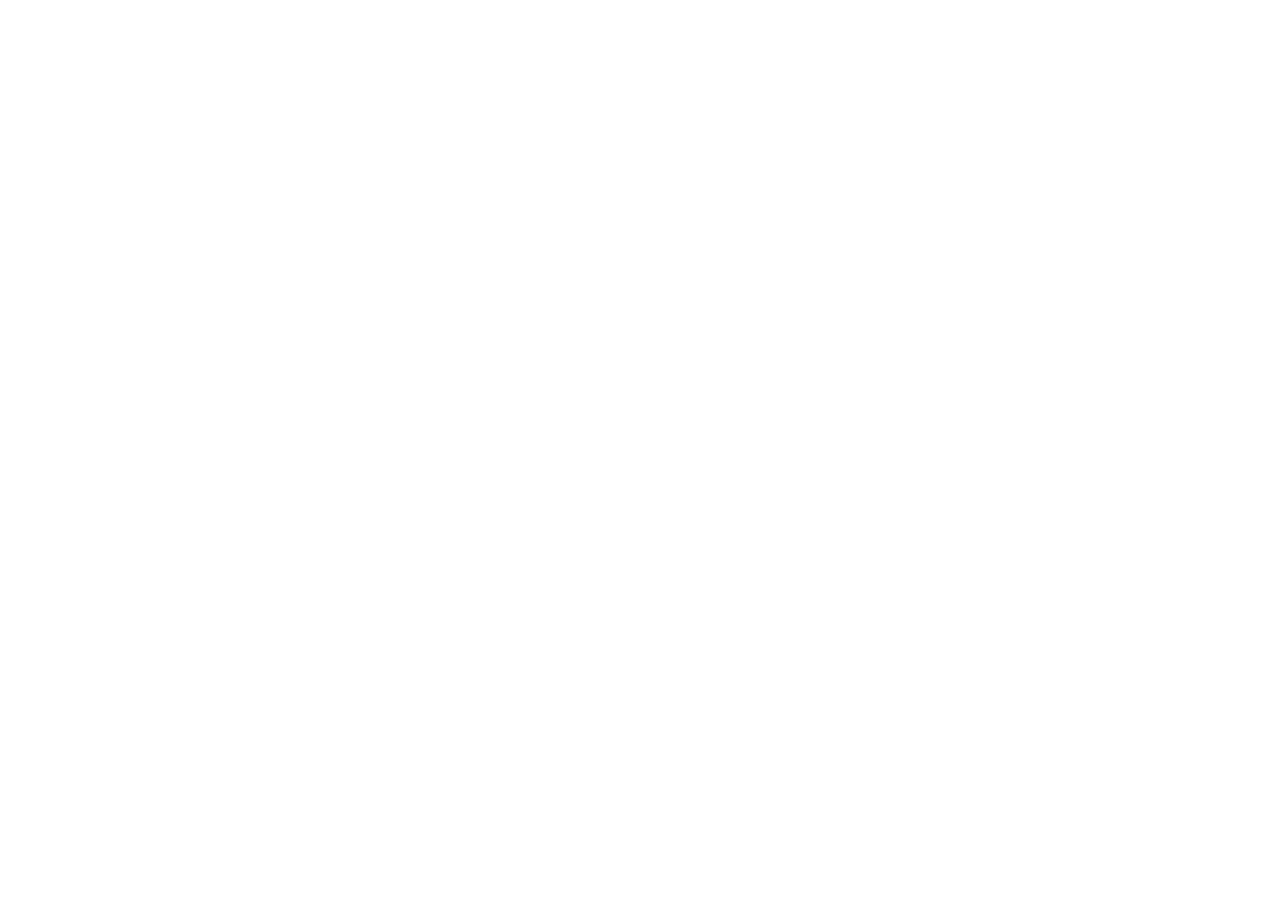
==== index.html @ a688b995 "edited html page" ====
<!DOCTYPE html>
<html lang="en">
<head>
    <meta charset="UTF-8">
    <meta http-equiv="X-UA-Compatible" content="IE=edge">
    <meta name="viewport" content="width=device-width, initial-scale=1.0">
    <link rel="stylesheet" href="style.css">
    <title>DigitalClock</title>
</head>
<body>
    
    <div class="clock">
      
            <div class="hour">
                
            <div class="hr" id="hr"></div>
        </div>
        <div class="min">
            <div class="mn" id="mn"></div>
        </div>
        <div class="sec">
            <div class="sc" id="sc"></div>
        </div>
        
    </div>

<div id="digitalClock">
    <div id="hour"></div>
    <div id="minutes"></div>
    <div id="seconds"></div>
    <div id="ampm"></div>
</div>

<script src="main.js"></script>
</body>
</html>
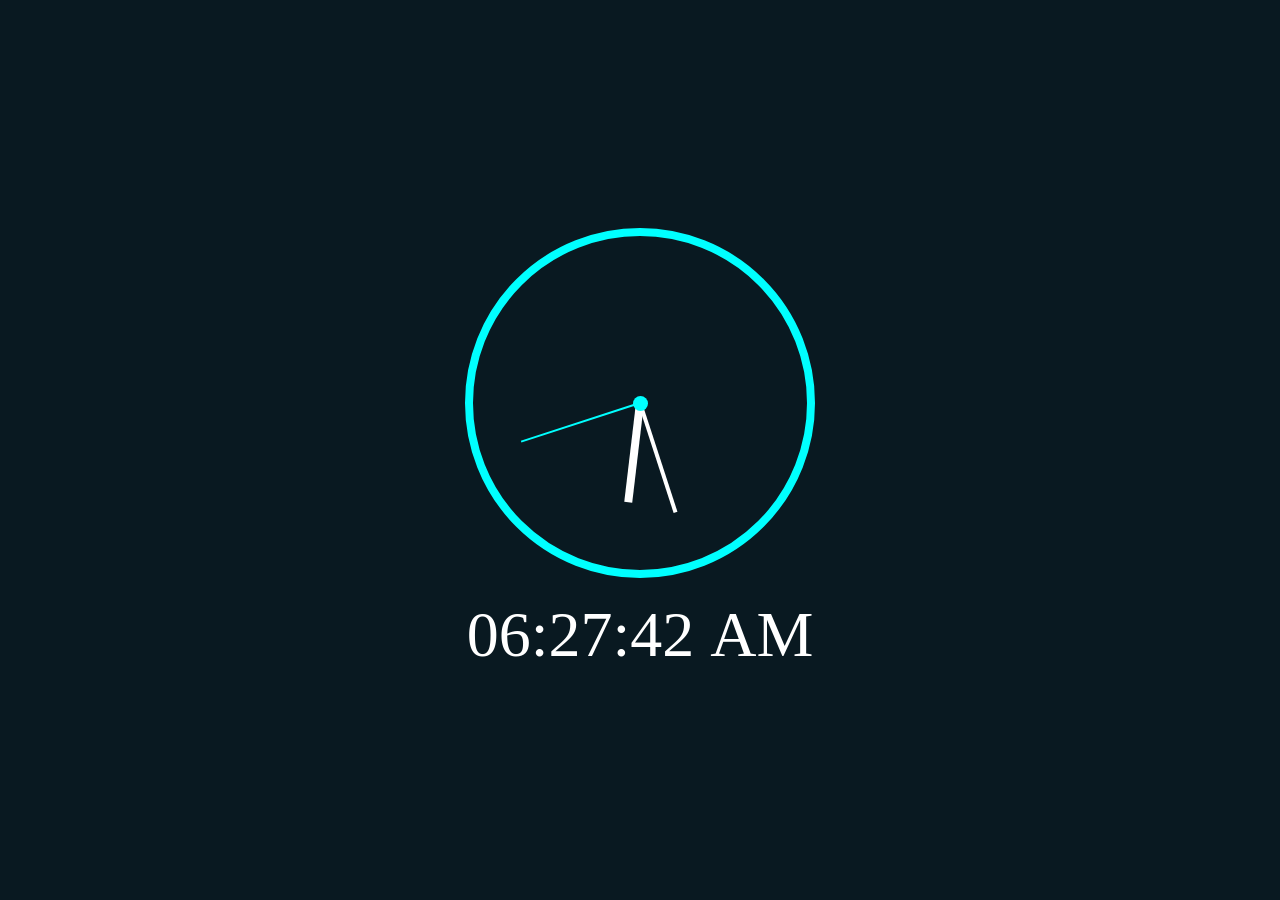
==== commit 43300de7: "edited some changes 🎯" ====
--- a/index.html
+++ b/index.html
@@ -1,18 +1,20 @@
 <!DOCTYPE html>
 <html lang="en">
+
 <head>
     <meta charset="UTF-8">
     <meta http-equiv="X-UA-Compatible" content="IE=edge">
     <meta name="viewport" content="width=device-width, initial-scale=1.0">
-    <link rel="stylesheet" href="style.css">
+    <link rel="stylesheet" href="./DigitalClock/style.css">
     <title>DigitalClock</title>
 </head>
+
 <body>
-    
+
     <div class="clock">
-      
-            <div class="hour">
-                
+
+        <div class="hour">
+
             <div class="hr" id="hr"></div>
         </div>
         <div class="min">
@@ -21,16 +23,17 @@
         <div class="sec">
             <div class="sc" id="sc"></div>
         </div>
-        
+
     </div>
 
-<div id="digitalClock">
-    <div id="hour"></div>
-    <div id="minutes"></div>
-    <div id="seconds"></div>
-    <div id="ampm"></div>
-</div>
+    <div id="digitalClock">
+        <div id="hour"></div>
+        <div id="minutes"></div>
+        <div id="seconds"></div>
+        <div id="ampm"></div>
+    </div>
 
-<script src="main.js"></script>
+    <script src="./DigitalClock/main.js"></script>
 </body>
+
 </html>
--- a/DigitalClock/style.css
+++ b/DigitalClock/style.css
@@ -0,0 +1,95 @@
+*{
+    margin: 0;
+    padding: 0;
+    box-sizing: border-box;
+    font-family: consolas;
+}
+body{
+    display: flex;
+    justify-content: center;
+    align-items: center;
+    flex-direction: column;
+    min-height: 100vh;
+    background: #091921 ;
+}
+
+.clock{
+    width: 350px;
+    height: 350px;
+    display: flex;
+    justify-content: center;
+    align-items: center;
+    border: 8px solid  cyan;
+    border-radius: 50%;
+
+}
+.clock::before{
+    content: '';
+    position: absolute;
+    width: 15px;
+    height: 15px;
+    background:  cyan;
+    
+    z-index: 10000;
+    border-radius: 50%;
+}
+
+.hour,
+.min,
+.sec{
+    position: absolute;
+}
+
+.hour,.hr{
+    width: 200px;
+    height: 200px;
+
+}
+.min ,.mn{
+width: 230px;
+height: 230px;
+
+}
+.sec, .sc{
+    width: 250px;
+    height: 250px;
+}
+.hr, .mn, .sc{
+
+    display: flex;
+    justify-content: center;
+    position: absolute;
+}
+.hr::before{
+    content: '';
+    position: absolute;
+    width: 8px;
+    height: 100px;
+    background:#fff;
+
+
+}
+.mn::before{
+    content: '';
+    position: absolute;
+    width: 4px;
+    height: 110px;
+   background: #fff;
+
+}
+.sc::before{
+    content: '';
+    position: absolute;
+    width: 2px;
+    height: 120px;
+    background:  cyan;
+
+}
+
+#digitalClock{
+    display:flex ;
+    color: #fff;
+    font-size: 4em;
+    margin-top: 20px;
+
+}
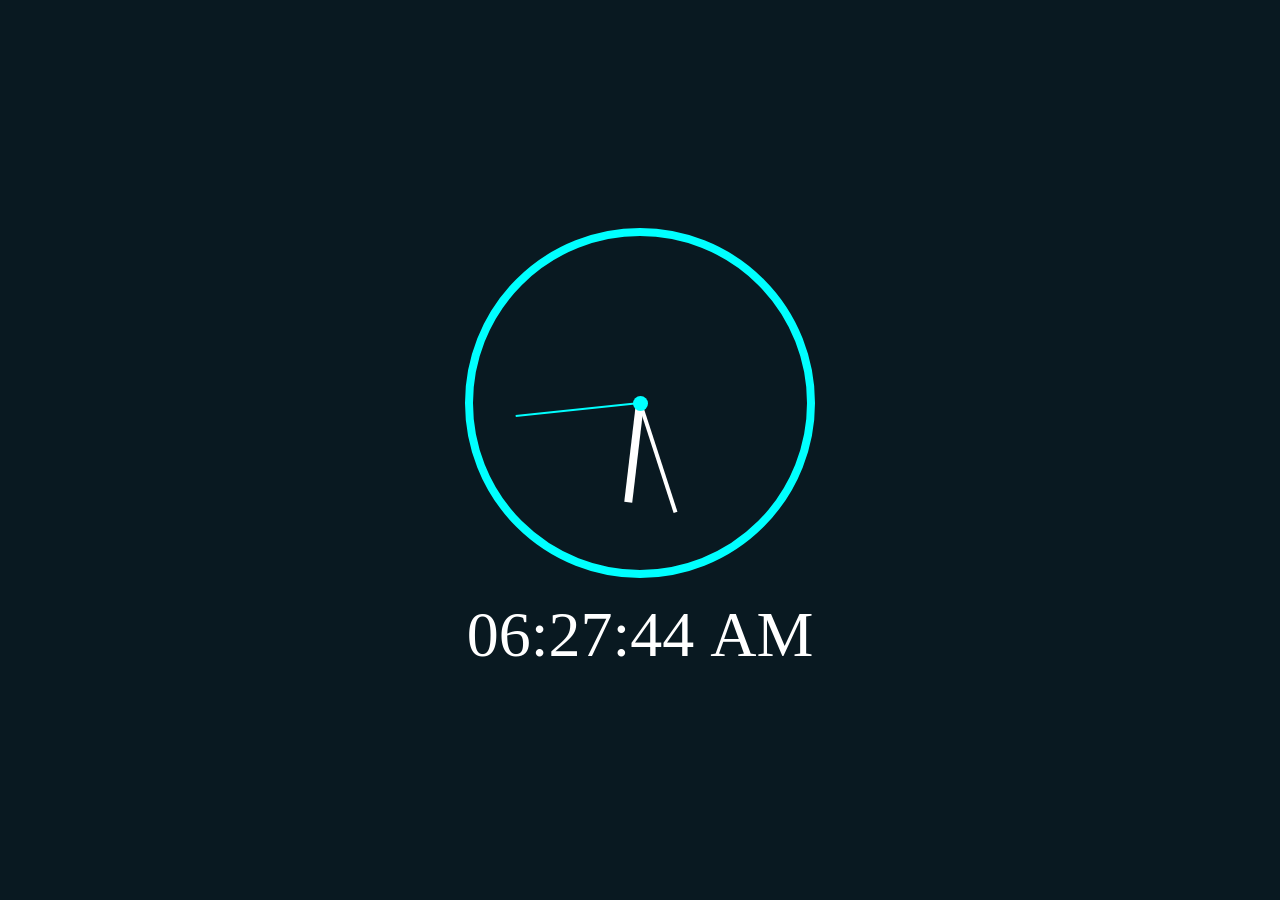
==== commit 6f7bd12c: "Change some file formating 🛠🛠" ====
--- a/index.html
+++ b/index.html
@@ -1,39 +1,33 @@
 <!DOCTYPE html>
 <html lang="en">
+  <head>
+    <meta charset="UTF-8" />
+    <meta http-equiv="X-UA-Compatible" content="IE=edge" />
+    <meta name="viewport" content="width=device-width, initial-scale=1.0" />
+    <link rel="stylesheet" href="./DigitalClock/style.css" />
+    <title>DigitalClock</title>
+  </head>
 
-<head>
-    <meta charset="UTF-8">
-    <meta http-equiv="X-UA-Compatible" content="IE=edge">
-    <meta name="viewport" content="width=device-width, initial-scale=1.0">
-    <link rel="stylesheet" href="./DigitalClock/style.css">
-    <title>DigitalClock</title>
-</head>
-
-<body>
-
+  <body>
     <div class="clock">
-
-        <div class="hour">
-
-            <div class="hr" id="hr"></div>
-        </div>
-        <div class="min">
-            <div class="mn" id="mn"></div>
-        </div>
-        <div class="sec">
-            <div class="sc" id="sc"></div>
-        </div>
-
+      <div class="hour">
+        <div class="hr" id="hr"></div>
+      </div>
+      <div class="min">
+        <div class="mn" id="mn"></div>
+      </div>
+      <div class="sec">
+        <div class="sc" id="sc"></div>
+      </div>
     </div>
 
     <div id="digitalClock">
-        <div id="hour"></div>
-        <div id="minutes"></div>
-        <div id="seconds"></div>
-        <div id="ampm"></div>
+      <div id="hour"></div>
+      <div id="minutes"></div>
+      <div id="seconds"></div>
+      <div id="ampm"></div>
     </div>
 
     <script src="./DigitalClock/main.js"></script>
-</body>
-
-</html>+  </body>
+</html>
--- a/DigitalClock/style.css
+++ b/DigitalClock/style.css
@@ -1,95 +1,91 @@
-*{
-    margin: 0;
-    padding: 0;
-    box-sizing: border-box;
-    font-family: consolas;
+* {
+  margin: 0;
+  padding: 0;
+  box-sizing: border-box;
+  font-family: consolas;
 }
-body{
-    display: flex;
-    justify-content: center;
-    align-items: center;
-    flex-direction: column;
-    min-height: 100vh;
-    background: #091921 ;
+body {
+  display: flex;
+  justify-content: center;
+  align-items: center;
+  flex-direction: column;
+  min-height: 100vh;
+  background: #091921;
 }
 
-.clock{
-    width: 350px;
-    height: 350px;
-    display: flex;
-    justify-content: center;
-    align-items: center;
-    border: 8px solid  cyan;
-    border-radius: 50%;
+.clock {
+  width: 350px;
+  height: 350px;
+  display: flex;
+  justify-content: center;
+  align-items: center;
+  border: 8px solid cyan;
+  border-radius: 50%;
+}
+.clock::before {
+  content: "";
+  position: absolute;
+  width: 15px;
+  height: 15px;
+  background: cyan;
 
-}
-.clock::before{
-    content: '';
-    position: absolute;
-    width: 15px;
-    height: 15px;
-    background:  cyan;
-    
-    z-index: 10000;
-    border-radius: 50%;
+  z-index: 10000;
+  border-radius: 50%;
 }
 
 .hour,
 .min,
-.sec{
-    position: absolute;
+.sec {
+  position: absolute;
 }
 
-.hour,.hr{
-    width: 200px;
-    height: 200px;
-
+.hour,
+.hr {
+  width: 200px;
+  height: 200px;
 }
-.min ,.mn{
-width: 230px;
-height: 230px;
-
+.min,
+.mn {
+  width: 230px;
+  height: 230px;
 }
-.sec, .sc{
-    width: 250px;
-    height: 250px;
+.sec,
+.sc {
+  width: 250px;
+  height: 250px;
 }
-.hr, .mn, .sc{
-
-    display: flex;
-    justify-content: center;
-    position: absolute;
+.hr,
+.mn,
+.sc {
+  display: flex;
+  justify-content: center;
+  position: absolute;
 }
-.hr::before{
-    content: '';
-    position: absolute;
-    width: 8px;
-    height: 100px;
-    background:#fff;
-
-
+.hr::before {
+  content: "";
+  position: absolute;
+  width: 8px;
+  height: 100px;
+  background: #fff;
 }
-.mn::before{
-    content: '';
-    position: absolute;
-    width: 4px;
-    height: 110px;
-   background: #fff;
-
+.mn::before {
+  content: "";
+  position: absolute;
+  width: 4px;
+  height: 110px;
+  background: #fff;
 }
-.sc::before{
-    content: '';
-    position: absolute;
-    width: 2px;
-    height: 120px;
-    background:  cyan;
-
+.sc::before {
+  content: "";
+  position: absolute;
+  width: 2px;
+  height: 120px;
+  background: cyan;
 }
 
-#digitalClock{
-    display:flex ;
-    color: #fff;
-    font-size: 4em;
-    margin-top: 20px;
-
-}+#digitalClock {
+  display: flex;
+  color: #fff;
+  font-size: 4em;
+  margin-top: 20px;
+}
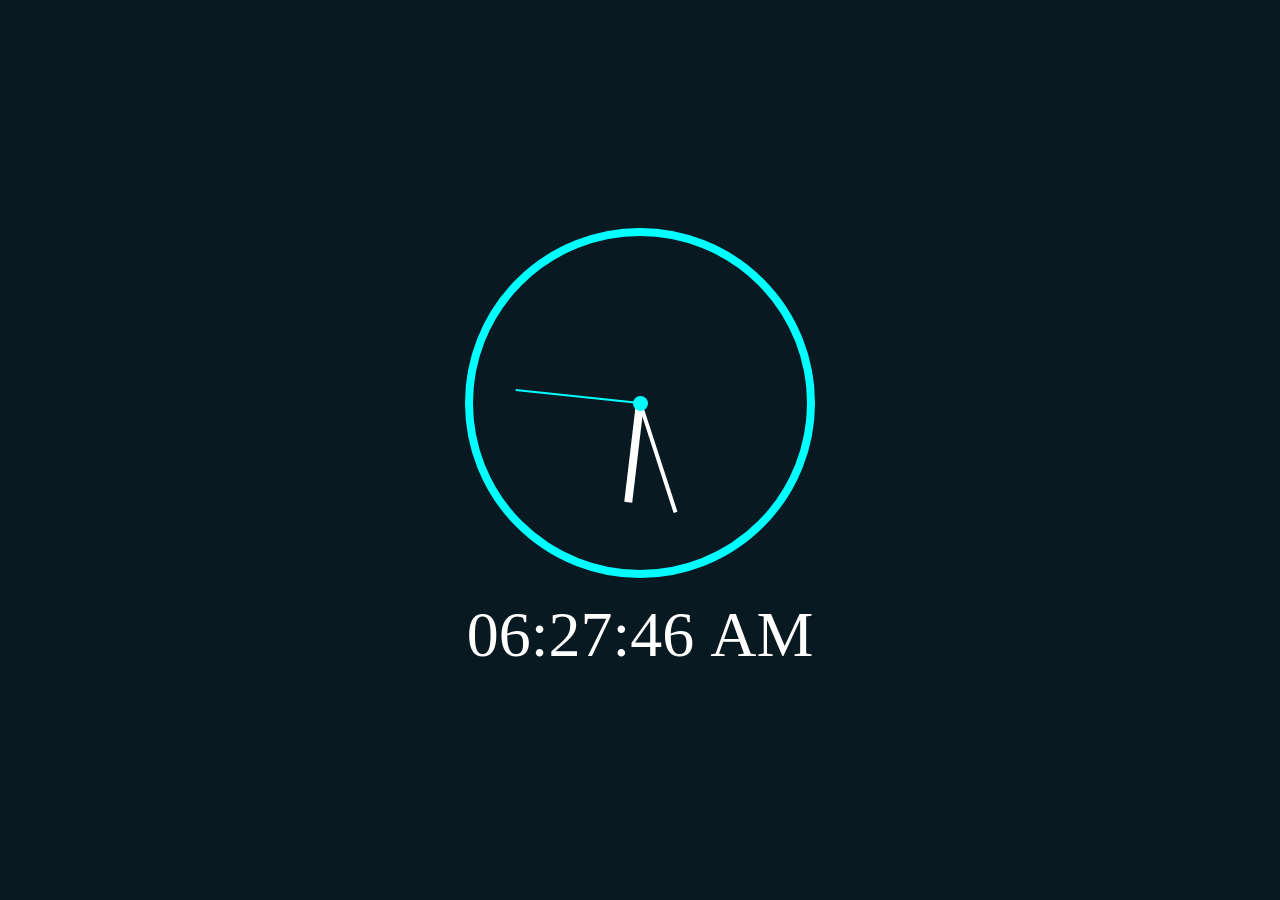
==== commit 6241395b: "Added favicon icon 🛠🛠" ====
--- a/index.html
+++ b/index.html
@@ -1,33 +1,36 @@
 <!DOCTYPE html>
 <html lang="en">
-  <head>
+
+<head>
     <meta charset="UTF-8" />
     <meta http-equiv="X-UA-Compatible" content="IE=edge" />
+    <link rel="digitalClock icon" href="./DigitalClock/clock.png" type="image/x-icon" />
     <meta name="viewport" content="width=device-width, initial-scale=1.0" />
     <link rel="stylesheet" href="./DigitalClock/style.css" />
     <title>DigitalClock</title>
-  </head>
+</head>
 
-  <body>
+<body>
     <div class="clock">
-      <div class="hour">
-        <div class="hr" id="hr"></div>
-      </div>
-      <div class="min">
-        <div class="mn" id="mn"></div>
-      </div>
-      <div class="sec">
-        <div class="sc" id="sc"></div>
-      </div>
+        <div class="hour">
+            <div class="hr" id="hr"></div>
+        </div>
+        <div class="min">
+            <div class="mn" id="mn"></div>
+        </div>
+        <div class="sec">
+            <div class="sc" id="sc"></div>
+        </div>
     </div>
 
     <div id="digitalClock">
-      <div id="hour"></div>
-      <div id="minutes"></div>
-      <div id="seconds"></div>
-      <div id="ampm"></div>
+        <div id="hour"></div>
+        <div id="minutes"></div>
+        <div id="seconds"></div>
+        <div id="ampm"></div>
     </div>
 
     <script src="./DigitalClock/main.js"></script>
-  </body>
-</html>
+</body>
+
+</html>
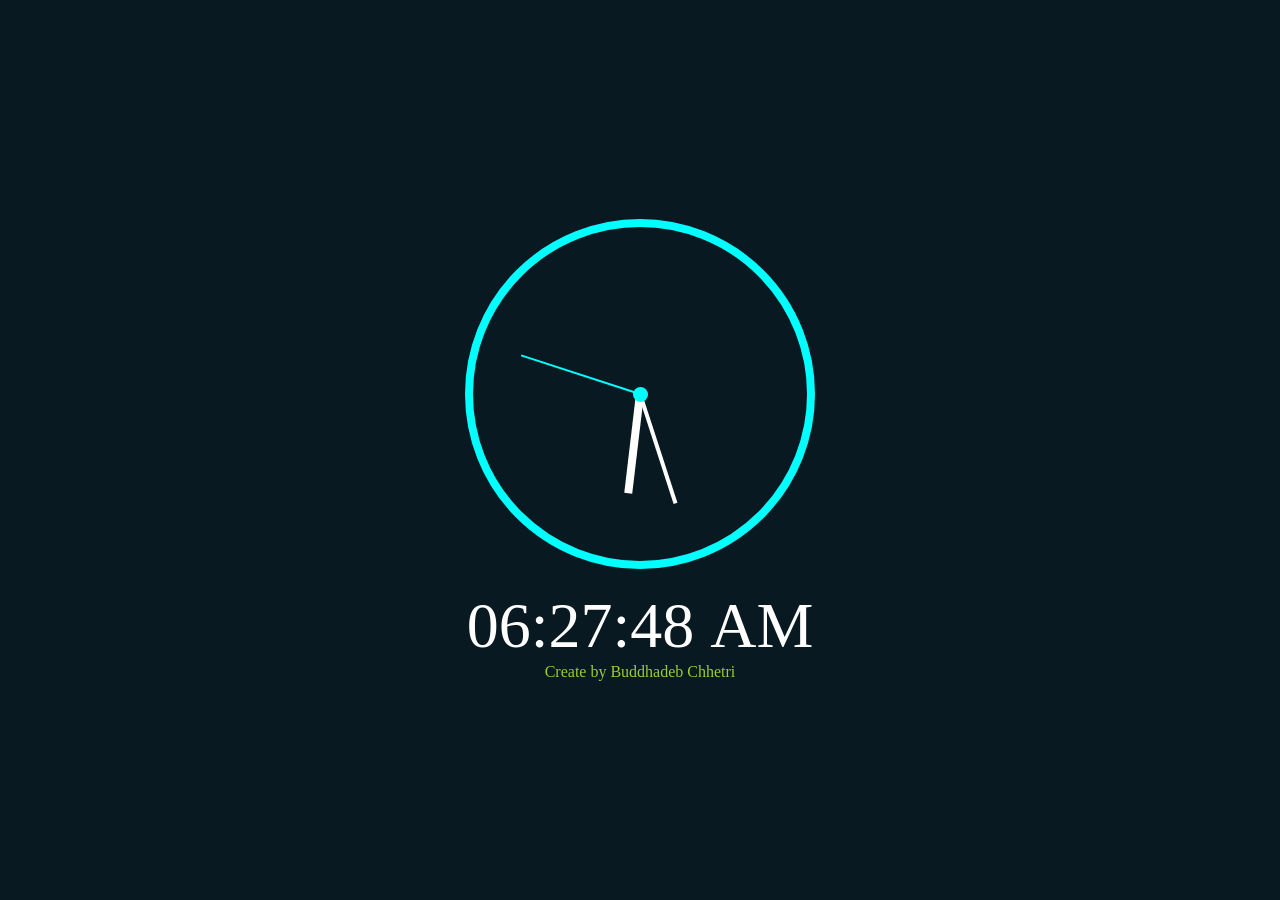
==== commit 01a8da46: "added my profile link" ====
--- a/index.html
+++ b/index.html
@@ -1,36 +1,43 @@
 <!DOCTYPE html>
 <html lang="en">
-
-<head>
+  <head>
     <meta charset="UTF-8" />
     <meta http-equiv="X-UA-Compatible" content="IE=edge" />
-    <link rel="digitalClock icon" href="./DigitalClock/clock.png" type="image/x-icon" />
+    <link
+      rel="digitalClock icon"
+      href="./DigitalClock/clock.png"
+      type="image/x-icon"
+    />
     <meta name="viewport" content="width=device-width, initial-scale=1.0" />
     <link rel="stylesheet" href="./DigitalClock/style.css" />
     <title>DigitalClock</title>
-</head>
+  </head>
 
-<body>
+  <body>
     <div class="clock">
-        <div class="hour">
-            <div class="hr" id="hr"></div>
-        </div>
-        <div class="min">
-            <div class="mn" id="mn"></div>
-        </div>
-        <div class="sec">
-            <div class="sc" id="sc"></div>
-        </div>
+      <div class="hour">
+        <div class="hr" id="hr"></div>
+      </div>
+      <div class="min">
+        <div class="mn" id="mn"></div>
+      </div>
+      <div class="sec">
+        <div class="sc" id="sc"></div>
+      </div>
     </div>
 
     <div id="digitalClock">
-        <div id="hour"></div>
-        <div id="minutes"></div>
-        <div id="seconds"></div>
-        <div id="ampm"></div>
+      <div id="hour"></div>
+      <div id="minutes"></div>
+      <div id="seconds"></div>
+      <div id="ampm"></div>
     </div>
 
+    <footer>
+      <a href="https://github.com/Buddhad" target="_blank">
+        Create by Buddhadeb Chhetri</a
+      >
+    </footer>
     <script src="./DigitalClock/main.js"></script>
-</body>
-
-</html>+  </body>
+</html>
--- a/DigitalClock/style.css
+++ b/DigitalClock/style.css
@@ -12,7 +12,10 @@
   min-height: 100vh;
   background: #091921;
 }
-
+a {
+  color: yellowgreen;
+  text-decoration: none;
+}
 .clock {
   width: 350px;
   height: 350px;
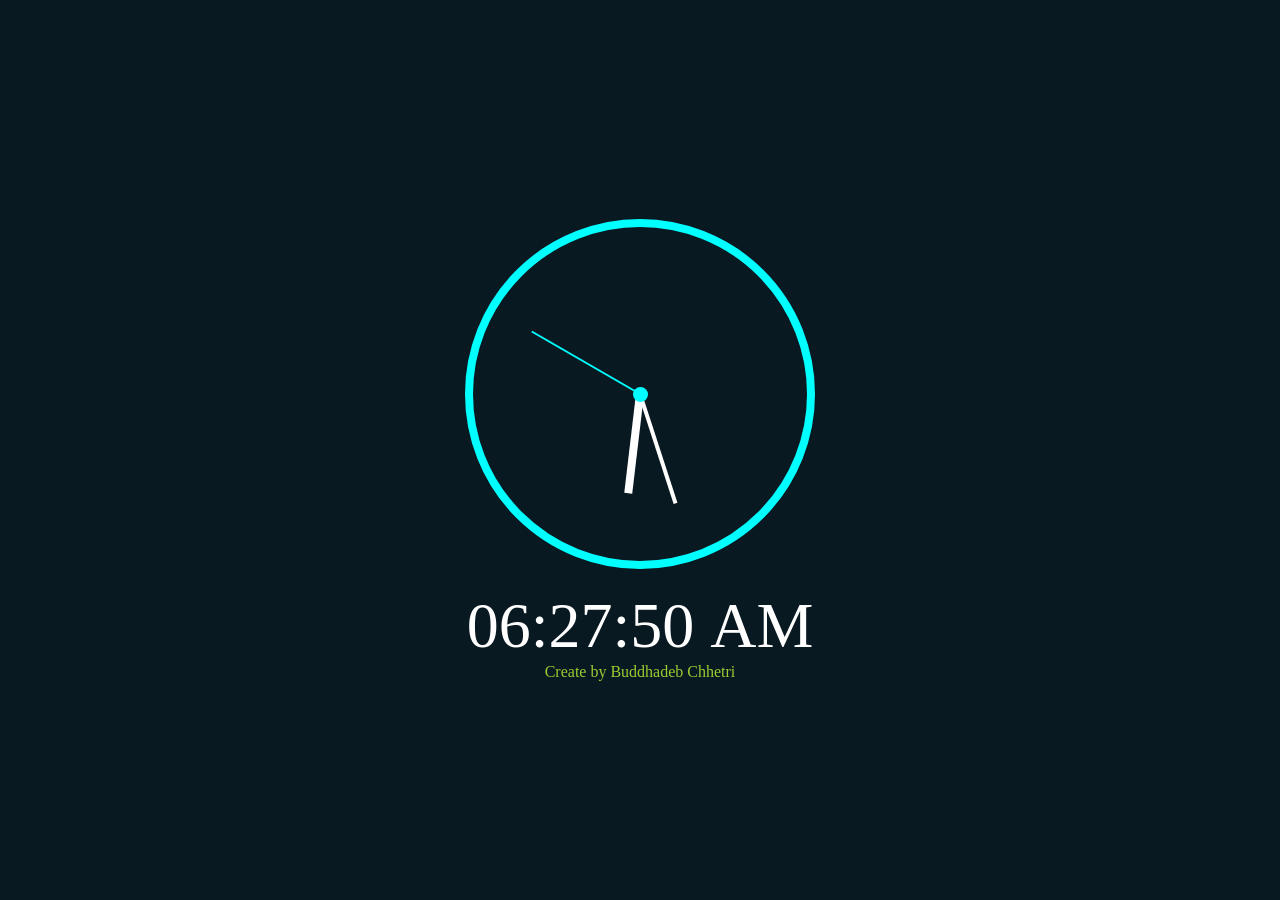
==== commit 4fd0f363: "edited color🛠" ====
--- a/index.html
+++ b/index.html
@@ -34,7 +34,7 @@
     </div>
 
     <footer>
-      <a href="https://github.com/Buddhad" target="_blank">
+      <a href="https://github.com/Buddhad" target="_blank" class="hero">
         Create by Buddhadeb Chhetri</a
       >
     </footer>
--- a/DigitalClock/style.css
+++ b/DigitalClock/style.css
@@ -12,7 +12,7 @@
   min-height: 100vh;
   background: #091921;
 }
-a {
+.hero {
   color: yellowgreen;
   text-decoration: none;
 }
